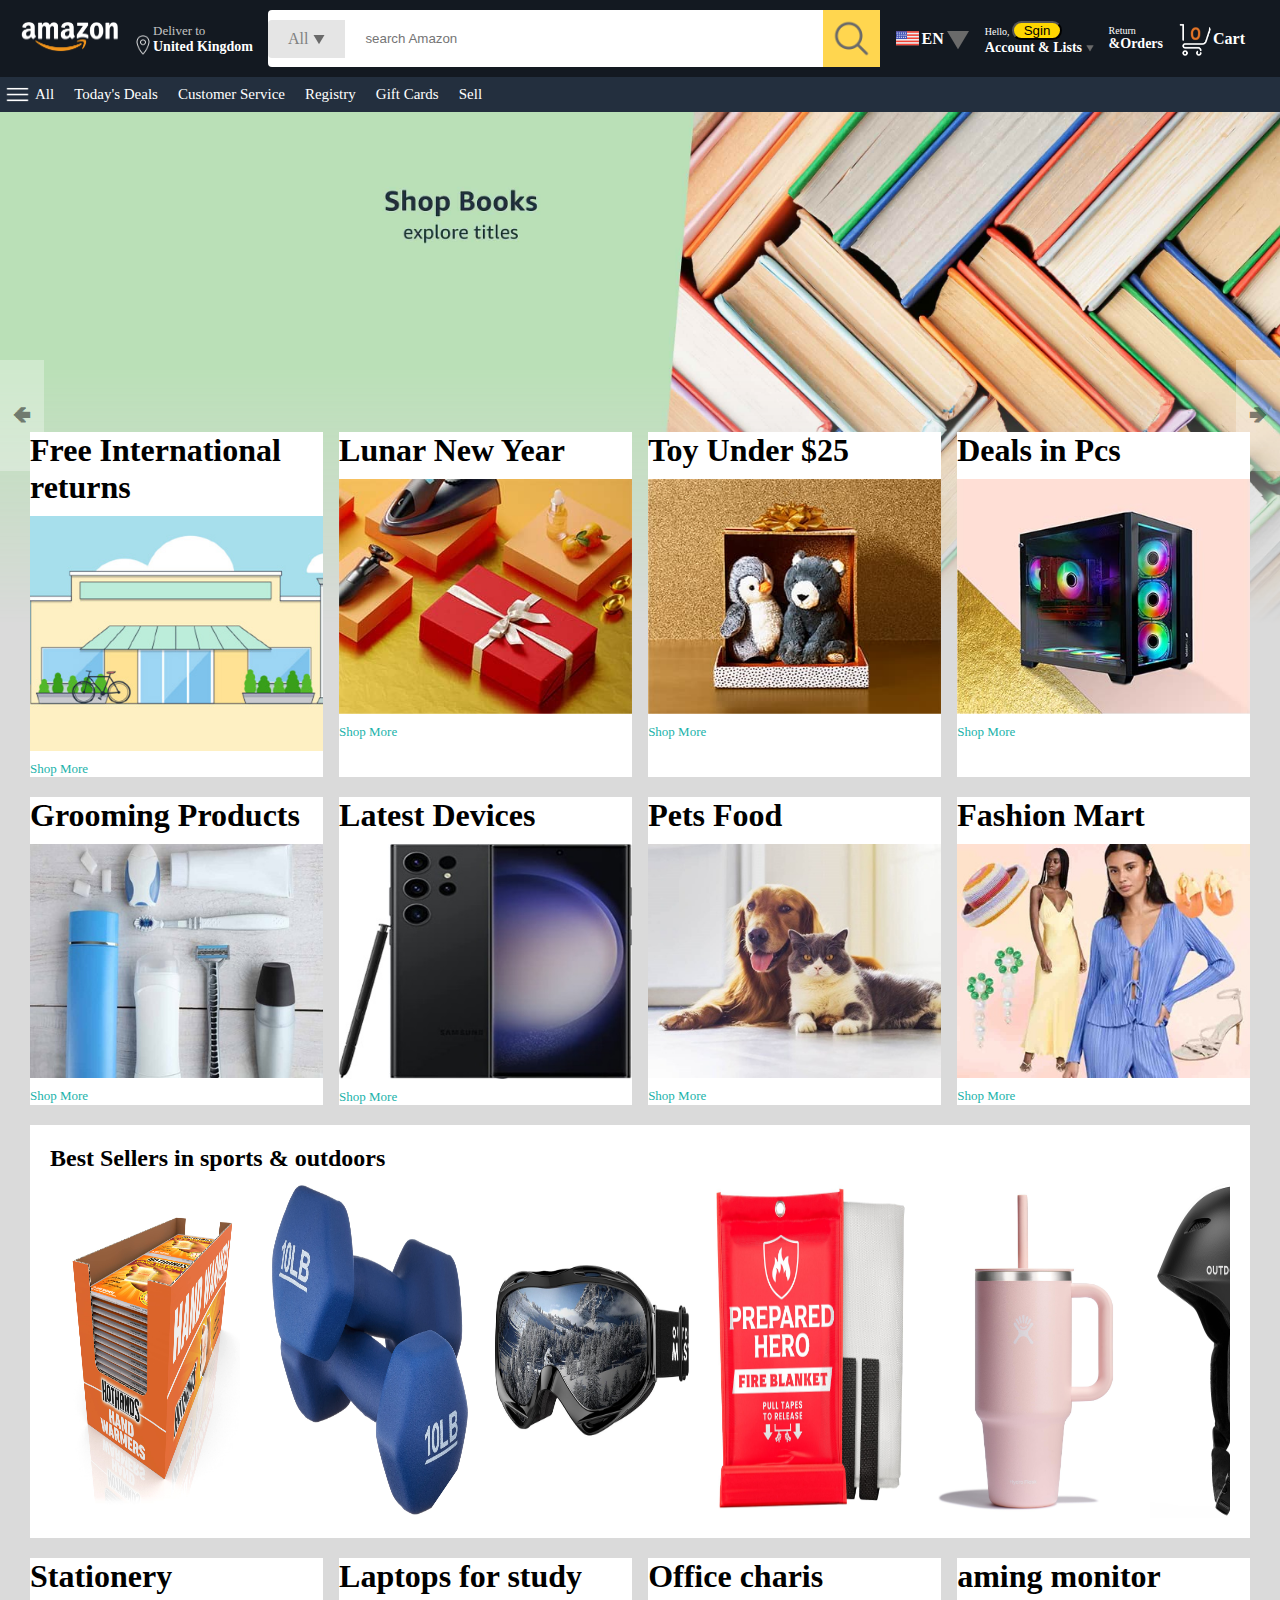
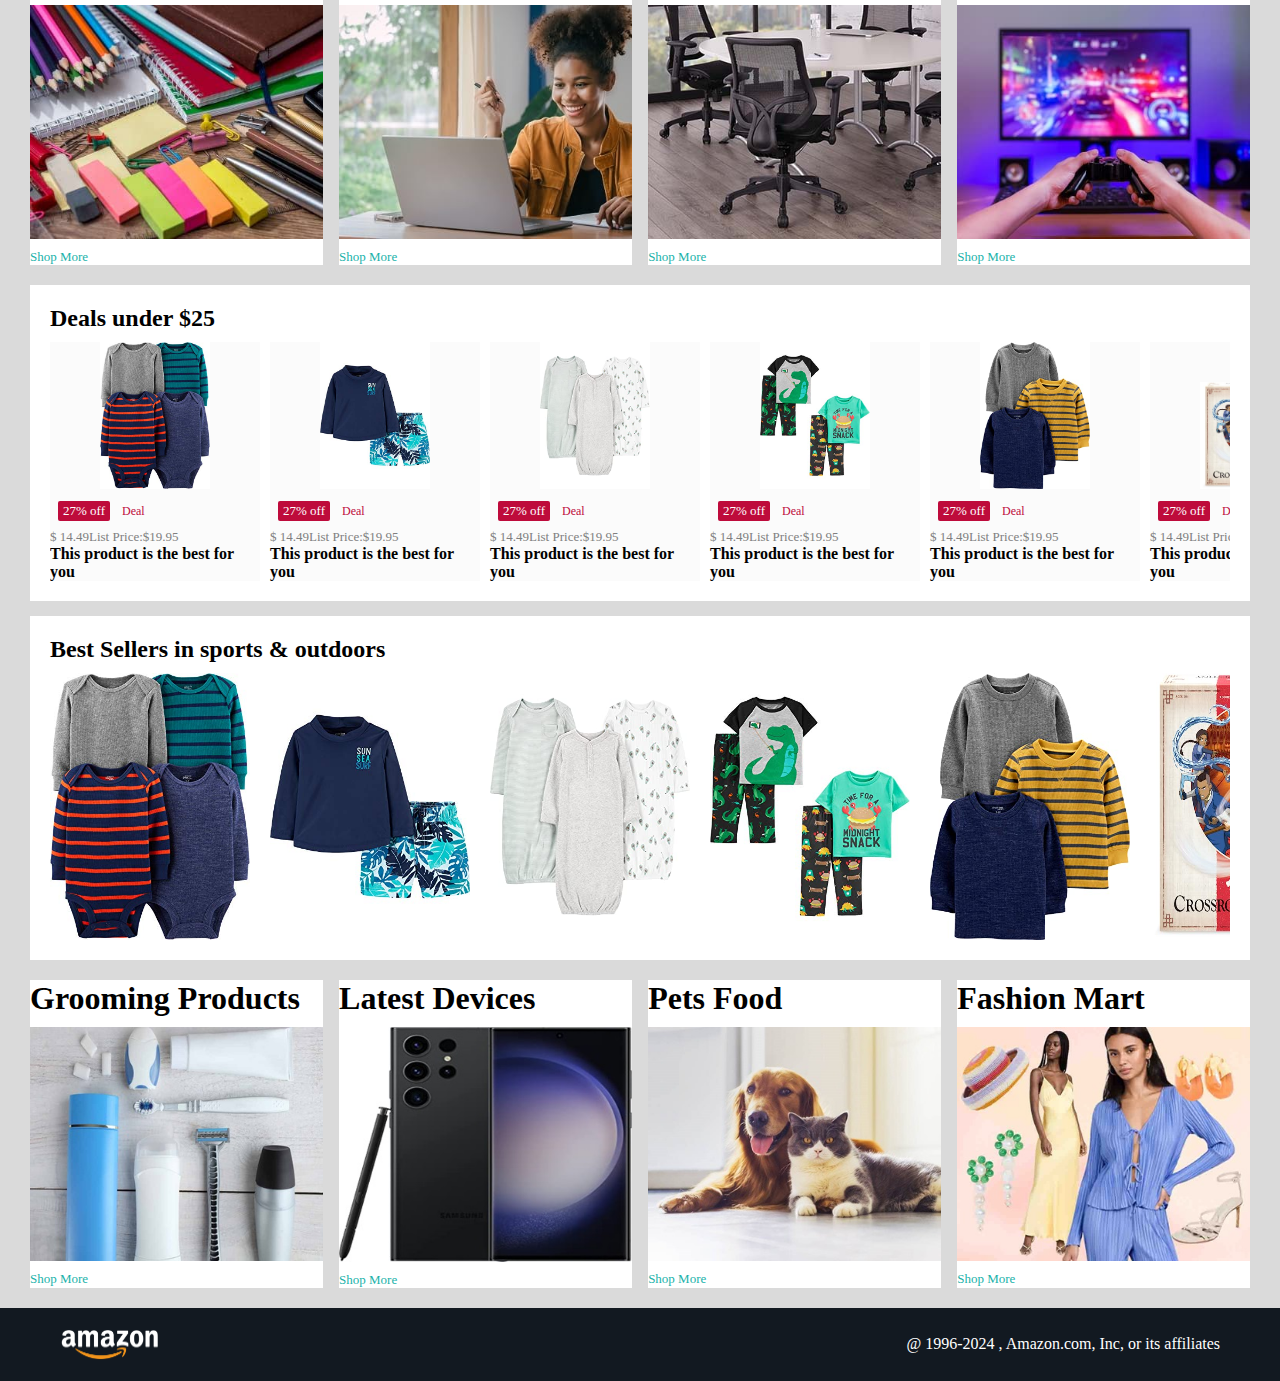
==== index.html @ 70fde46e "Update and rename Amazon.html to index.html" ====
<!DOCTYPE html>
<html lang="en">
<head>
    <meta charset="UTF-8">
    <meta name="viewport" content="width=device-width, initial-scale=1.0">
    <link rel="stylesheet" href="amazon.css">
    <title>Amazon Clone by GreatStack</title>

</head>
<body>
    <nav>
        <a href="/">
        <img src="amazon_logo.png" alt="Amazon Logo" width="100">
    </a>
    <div class="nav-country">
        <img src="location_icon.png" height="20" alt="">
        <div>
            <p>Deliver to</p>
            <h1>United Kingdom</h1>
        </div>
    </div>
    <div class="nav-search">
        <div class="nav-search-gategory">
            <p>All</p>
            <img src="dropdown_icon.png" alt="" height="12">
        </div>

        <input type="text" name="" class="nav-search-input" placeholder="search Amazon">
        <img src="search_icon.png" alt="" class="nav-search-icon">
    </div>
    <div class="nav-language">
        <img src="us_flag.png" width="25px" alt="">
        <p>EN</p>
        <img src="dropdown_icon.png" alt="">
    </div>

    <div class="nav-text">
        <p>Hello, <button style="background-color: gold; border-radius: 10px; width: 50px;"><a href="Sign.html">Sgin</a></button></p>
        <h1> Account & Lists <img src="dropdown_icon.png" width="8px" alt=""></h1>
    </div>

  <div class="nav-text">
    <p>Return</p>
    <h1>&Orders</h1>
  </div>
  <a href="" class="nav-cart">
    <img src="cart_icon.png" width="35px" alt="">
    <h4>Cart</h4>
  </a>

    </nav>


    <div class="nav-bottom">
        <div>
            <img src="menu_icon.png" alt="" width="25px">
            <p>
                All
            </p>
        </div>
        <p>Today's Deals</p>
        <p>Customer Service</p>
        <p>Registry</p>
        <p>Gift Cards</p>
        <p>Sell</p>
    </div>

    <div class="header-slider">
        <a href="#" class="control_prev">&#129144</a>
        <a href="#" class="control_next">&#129146</a>
        <ul>
            <img src="header1.jpg" alt="" class="header-img">
            <img src="header2.jpg" alt="" class="header-img">
            <img src="header3.jpg" alt="" class="header-img">
            <img src="header4.jpg" alt="" class="header-img">
            <img src="header5.jpg" alt="" class="header-img">
            <img src="header6.jpg" alt="" class="header-img">
        </ul>
    </div>

<div class="box-row header-box">
    <div class="box-col">
        <h1>Free International returns</h1>
        <img src="box1-1.jpg" alt="">
        <a href="/">Shop More</a>
    </div>
    <div class="box-col">
        <h1>Lunar New Year</h1>
        <img src="box1-2.jpg" alt="">
        <a href="/">Shop More</a>
    </div>
    <div class="box-col">
        <h1>Toy Under $25</h1>
        <img src="box1-3.jpg" alt="">
        <a href="/">Shop More</a>
    </div>
    <div class="box-col">
        <h1>Deals in Pcs</h1>
        <img src="box1-4.jpg" alt="">
        <a href="/">Shop More</a>
    </div>
</div>


<div class="box-row ">
    <div class="box-col">
        <h1>Grooming Products</h1>
        <img src="box2-1.jpg" alt="">
        <a href="/">Shop More</a>
    </div>
    <div class="box-col">
        <h1>Latest Devices</h1>
        <img src="box2-2.jpg" alt="">
        <a href="/">Shop More</a>
    </div>
    <div class="box-col">
        <h1>Pets Food</h1>
        <img src="box2-3.jpg" alt="">
        <a href="/">Shop More</a>
    </div>
    <div class="box-col">
        <h1>Fashion Mart</h1>
        <img src="box2-4.jpg" alt="">
        <a href="/">Shop More</a>
    </div>
</div>


<div class="products-slider">
    <h2>Best Sellers in sports & outdoors</h2>
    <div class="products">
        <img src="product1-1.jpg" alt="">
        <img src="product1-2.jpg" alt="">
        <img src="product1-3.jpg" alt="">
        <img src="product1-4.jpg" alt="">
        <img src="product1-5.jpg" alt="">
        <img src="product1-6.jpg" alt="">
        <img src="product1-7.jpg" alt="">
        <img src="product1-8.jpg" alt="">
        <img src="product1-9.jpg" alt="">
        <img src="product1-10.jpg" alt="">
    </div>
</div>

<div class="box-row ">
    <div class="box-col">
        <h1>Stationery</h1>
        <img src="box3-1.jpg" alt="">
        <a href="/">Shop More</a>
    </div>
    <div class="box-col">
        <h1>Laptops for study</h1>
        <img src="box3-2.jpg" alt="">
        <a href="/">Shop More</a>
    </div>
    <div class="box-col">
        <h1>Office charis</h1>
        <img src="box3-3.jpg" alt="">
        <a href="/">Shop More</a>
    </div>
    <div class="box-col">
        <h1>aming monitor</h1>
        <img src="box3-4.jpg" alt="">
        <a href="/">Shop More</a>
    </div>
</div>

<div class="products-slider-with-price">
    <h2>Deals under $25</h2>
    <div class="products">
        <div class="products-card">
            <div class="product-img-container">
                <img src="product2-1.jpg" alt="">
            </div>
            <div class="product-offer">
                <p>27% off</p> <span>Deal</span>
            </div>
            <p class="product-price">$ <span>14.49</span>List Price:$19.95</p>
            <h4>This product is the best for you</h4>
        </div>
        <div class="products-card">
            <div class="product-img-container">
                <img src="product2-2.jpg" alt="">
            </div>
            <div class="product-offer">
                <p>27% off</p> <span>Deal</span>
            </div>
            <p class="product-price">$ <span>14.49</span>List Price:$19.95</p>
            <h4>This product is the best for you</h4>
        </div>
        <div class="products-card">
            <div class="product-img-container">
                <img src="product2-3.jpg" alt="">
            </div>
            <div class="product-offer">
                <p>27% off</p> <span>Deal</span>
            </div>
            <p class="product-price">$ <span>14.49</span>List Price:$19.95</p>
            <h4>This product is the best for you</h4>
        </div>
        <div class="products-card">
            <div class="product-img-container">
                <img src="product2-4.jpg" alt="">
            </div>
            <div class="product-offer">
                <p>27% off</p> <span>Deal</span>
            </div>
            <p class="product-price">$ <span>14.49</span>List Price:$19.95</p>
            <h4>This product is the best for you</h4>
        </div>
        <div class="products-card">
            <div class="product-img-container">
                <img src="product2-5.jpg" alt="">
            </div>
            <div class="product-offer">
                <p>27% off</p> <span>Deal</span>
            </div>
            <p class="product-price">$ <span>14.49</span>List Price:$19.95</p>
            <h4>This product is the best for you</h4>
        </div>
        <div class="products-card">
            <div class="product-img-container">
                <img src="product2-6.jpg" alt="">
            </div>
            <div class="product-offer">
                <p>27% off</p> <span>Deal</span>
            </div>
            <p class="product-price">$ <span>14.49</span>List Price:$19.95</p>
            <h4>This product is the best for you</h4>
        </div>
        <div class="products-card">
            <div class="product-img-container">
                <img src="product2-7.jpg" alt="">
            </div>
            <div class="product-offer">
                <p>27% off</p> <span>Deal</span>
            </div>
            <p class="product-price">$ <span>14.49</span>List Price:$19.95</p>
            <h4>This product is the best for you</h4>
        </div>
        <div class="products-card">
            <div class="product-img-container">
                <img src="product2-8.jpg" alt="">
            </div>
            <div class="product-offer">
                <p>27% off</p> <span>Deal</span>
            </div>
            <p class="product-price">$ <span>14.49</span>List Price:$19.95</p>
            <h4>This product is the best for you</h4>
        </div>
        <div class="products-card">
            <div class="product-img-container">
                <img src="product2-9.jpg" alt="">
            </div>
            <div class="product-offer">
                <p>27% off</p> <span>Deal</span>
            </div>
            <p class="product-price">$ <span>14.49</span>List Price:$19.95</p>
            <h4>This product is the best for you</h4>
        </div>
        <div class="products-card">
            <div class="product-img-container">
                <img src="product2-10.jpg" alt="">
            </div>
            <div class="product-offer">
                <p>27% off</p> <span>Deal</span>
            </div>
            <p class="product-price">$ <span>14.49</span>List Price:$19.95</p>
            <h4>This product is the best for you</h4>
        </div>
        <div class="products-card">
            <div class="product-img-container">
                <img src="product2-11.jpg" alt="">
            </div>
            <div class="product-offer">
                <p>27% off</p> <span>Deal</span>
            </div>
            <p class="product-price">$ <span>14.49</span>List Price:$19.95</p>
            <h4>This product is the best for you</h4>
        </div>
    </div>
</div>


<div class="products-slider">
    <h2>Best Sellers in sports & outdoors</h2>
    <div class="products">
        <img src="product2-1.jpg" alt="">
        <img src="product2-2.jpg" alt="">
        <img src="product2-3.jpg" alt="">
        <img src="product2-4.jpg" alt="">
        <img src="product2-5.jpg" alt="">
        <img src="product2-6.jpg" alt="">
        <img src="product2-7.jpg" alt="">
        <img src="product2-8.jpg" alt="">
        <img src="product2-9.jpg" alt="">
        <img src="product2-10.jpg" alt="">
    </div>
</div>

<div class="box-row ">
    <div class="box-col">
        <h1>Grooming Products</h1>
        <img src="box2-1.jpg" alt="">
        <a href="/">Shop More</a>
    </div>
    <div class="box-col">
        <h1>Latest Devices</h1>
        <img src="box2-2.jpg" alt="">
        <a href="/">Shop More</a>
    </div>
    <div class="box-col">
        <h1>Pets Food</h1>
        <img src="box2-3.jpg" alt="">
        <a href="/">Shop More</a>
    </div>
    <div class="box-col">
        <h1>Fashion Mart</h1>
        <img src="box2-4.jpg" alt="">
        <a href="/">Shop More</a>
    </div>
</div>

<footer>
    <img src="amazon_logo.png" width="100" alt="">
    <p>@ 1996-2024 , Amazon.com, Inc, or its affiliates</p>
</footer>

    <script src="amazon.js"></script>

</body>
</html>
---- amazon.css ----
*{
    margin: 0;
    padding: 0;
}
body{
    background: #dadada;
}
a{
    text-decoration: none;
    color: inherit;
}
nav{
    display: flex;
    align-items: center;
    justify-content: space-between;
    background: #131921;
    padding: 10px 20px;
    color: #fff;
}
.nav-country{
    display: flex;
    align-items: end;
    margin-left:13px ;
    font-size: 13px;
    color: #c4c4c4;
}
.nav-country h1{
    color: #fff;
    font-size:14px ;
}
.nav-search{
    flex: 1;
    display: flex;
    align-items: center;
    background-color: #fff;
    color: gray;
    max-width: 800px;
    border-radius: 4px;
    margin-left: 15px;
}
   
.nav-search-gategory{
    display: flex;
    align-items: center;
    padding: 10px 20px;
    gap: 5px;
    background-color: #e5e5e5;
    border-radius: 4px 0 0 4px;
}
.nav-search-input{
    border: none;
    outline: none;
    padding-left: 20px;
    width: 100%;
    
}
.nav-search-icon{
    max-width: 41px;
    padding: 8px;
    background:#ffd64f;
    border:0 4px 4px 0
}
.nav-language{
    display: flex;
    align-items: center;
    gap: 2px;
    font-weight: 600;
    margin-left: 15px;
}
.nav-text{
    margin-left: 15px;
}
.nav-text p{
    font-size: 10px;
}
.nav-text h1{
    font-size: 14px;
}
.nav-cart{
   display: flex;
   align-items: center;
   margin: 0px 15px;
}
.nav-bottom{
    display: flex;
    align-items: center;
    gap: 20px;
    padding: 5px 5px;
    background:#232f3e;
    color: #fff;
    font-size: 15px;
}
.nav-bottom div{
    display: flex;
    align-items: center;
    gap: 5px;
    font-weight: 500;
}
.header-slider ul{
    display: flex;
    overflow-y:hidden ;

}
.header-img{
    max-width: 100%;
    mask-image: linear-gradient(to bottom, #000000 50%, transparent 100%);
}
.header-slider a{
    position: absolute;
    top: 40%;

    
    z-index: 1;
    padding: 5vh 1vw;
    background:#ffffff4f;
    color: #0000007b;
    text-decoration: none;
    font-weight: 600;
    font-size: 18px;
    cursor:pointer;
}
.control_next{
    right: 0;
}
.box-row{
    display:flex;
    flex-wrap: wrap;
    row-gap: 20px;
    justify-content: space-between;
    margin: 20px 30px;
}
.box-col{
    display: flex;
    flex-direction: column;
    gap: 10px;
    
    background: #fff;
    max-width: 24%;
    min-height:200px ;
    z-index: 1;
}
.box-col a{
    font-size: 13px;
    color:lightseagreen;
    font-weight: 500;
}
.header-box{
    margin-top: -15vw ;
}
.products-slider{
    background:#fff;
    margin: 0 30px;
    padding: 20px;
    margin-bottom: 15px;

}
.products-slider .products{
    display: flex;
    overflow-x: auto;
    gap: 20px;
    margin-top: 10px;
}
.products-slider .products img{
    max-width: 200px;
    max-height: 200;
}
.products-slider .products::-webkit-scrollbar{
    display: none;
}
.products-slider-with-price{
    background: #fff;
    margin: 0 30px;
    padding: 20px;
    margin-bottom: 15px;

}
.products-slider-with-price .products{
    display: flex;
    overflow-x: auto;
    gap: 10px;
    margin-top: 10px;
}
.products-slider-with-price .products::-webkit-scrollbar{
    display:none ;
}
.products-card{
    display: flex;
    flex-direction: column;
    justify-content: end;
    min-width: 210px;
    background: #fbfbfb;
}
.products-card img{
    width: 110px;
    margin: 0 50px;
}
.product-offer p{
    background-color: #be0b3b;
    color: #fff;
    display: inline-block;
    padding: 2px 5px;
    border-radius: 2px;
    margin: 8px;
    font-size: 13px;
}
.product-offer span{
    color: #be0b3b;
    font-weight: 500;
    font-size: 12px;
}
.product-price{
    color: gray;
    font-size: 13px;
}
.proudcts-card h4{ 
    color: #525252;
    font-size: 15px;
    font-weight: 600;
}
footer{
    display: flex;
    justify-content: space-between;
    align-items: center;
    color: #ffff;
    background: #121921;
    padding: 20px 60px;
}
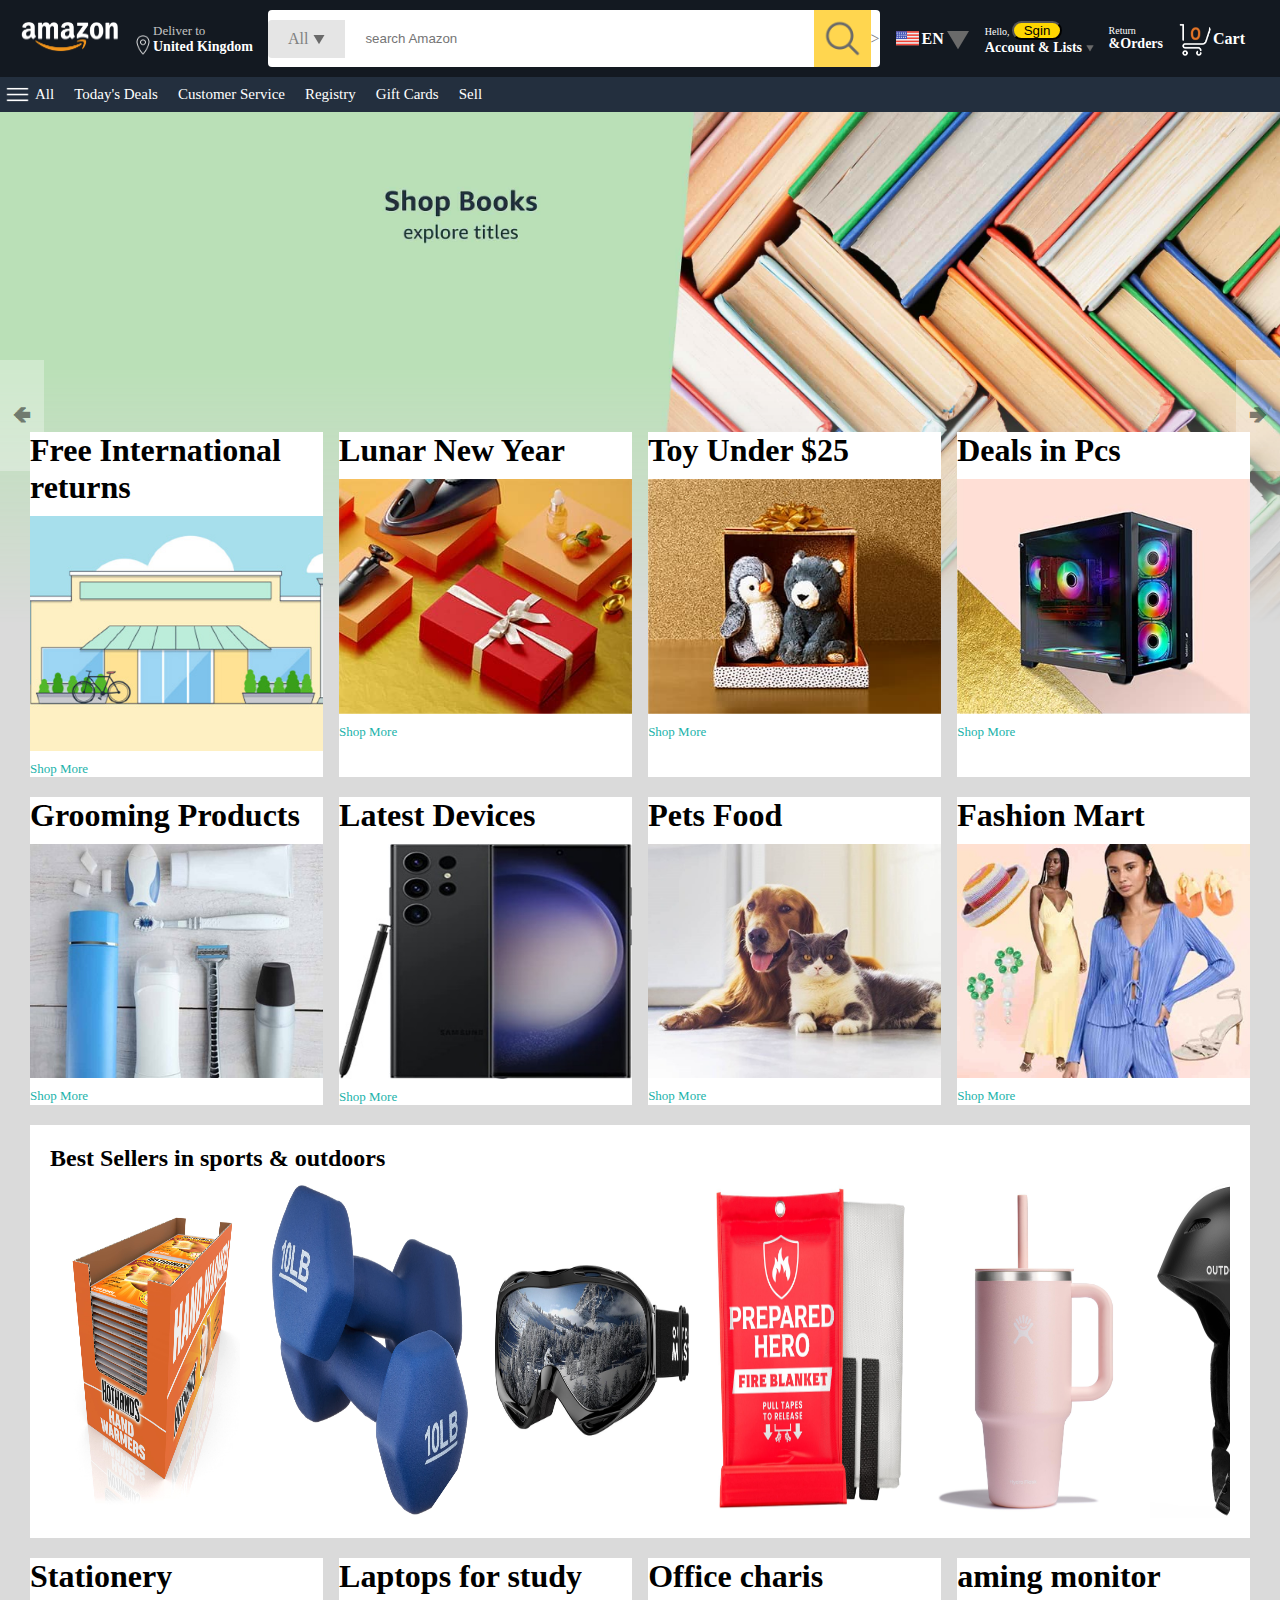
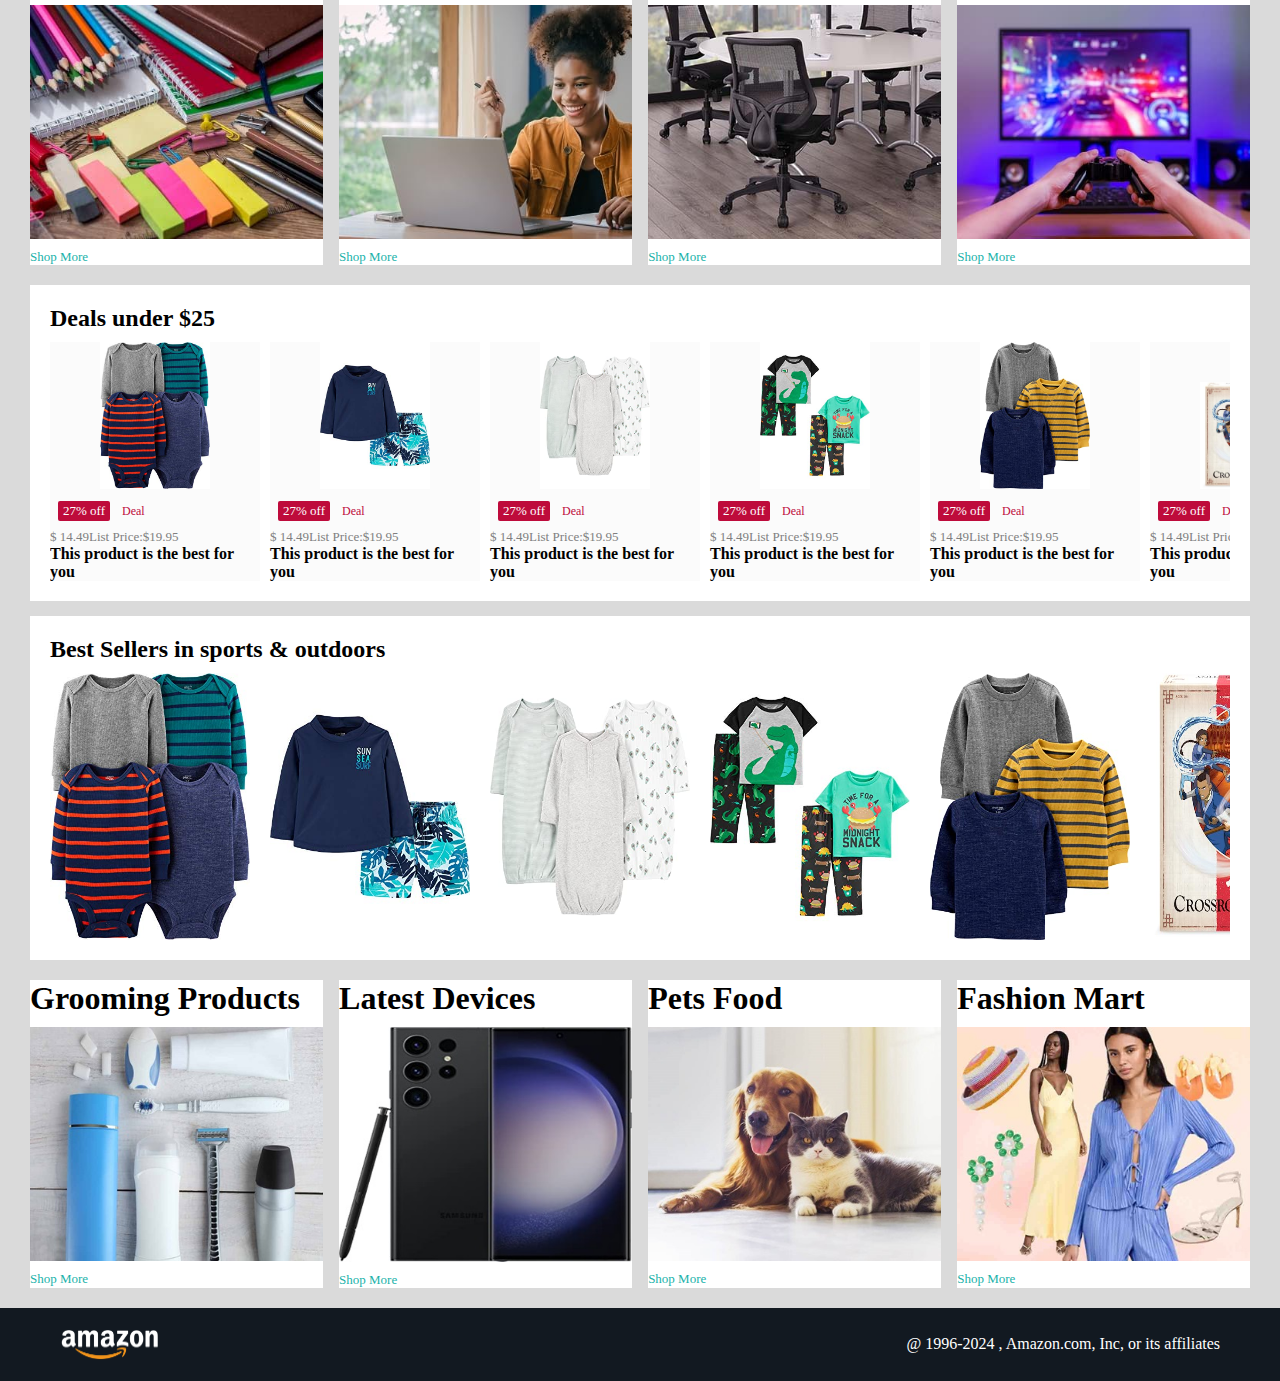
==== commit 6e96e228: "Update index.html" ====
--- a/index.html
+++ b/index.html
@@ -26,7 +26,7 @@
         </div>
 
         <input type="text" name="" class="nav-search-input" placeholder="search Amazon">
-        <img src="search_icon.png" alt="" class="nav-search-icon">
+        <img src="search_icon.png" alt="" class="nav-search-icon"  href="#">>
     </div>
     <div class="nav-language">
         <img src="us_flag.png" width="25px" alt="">
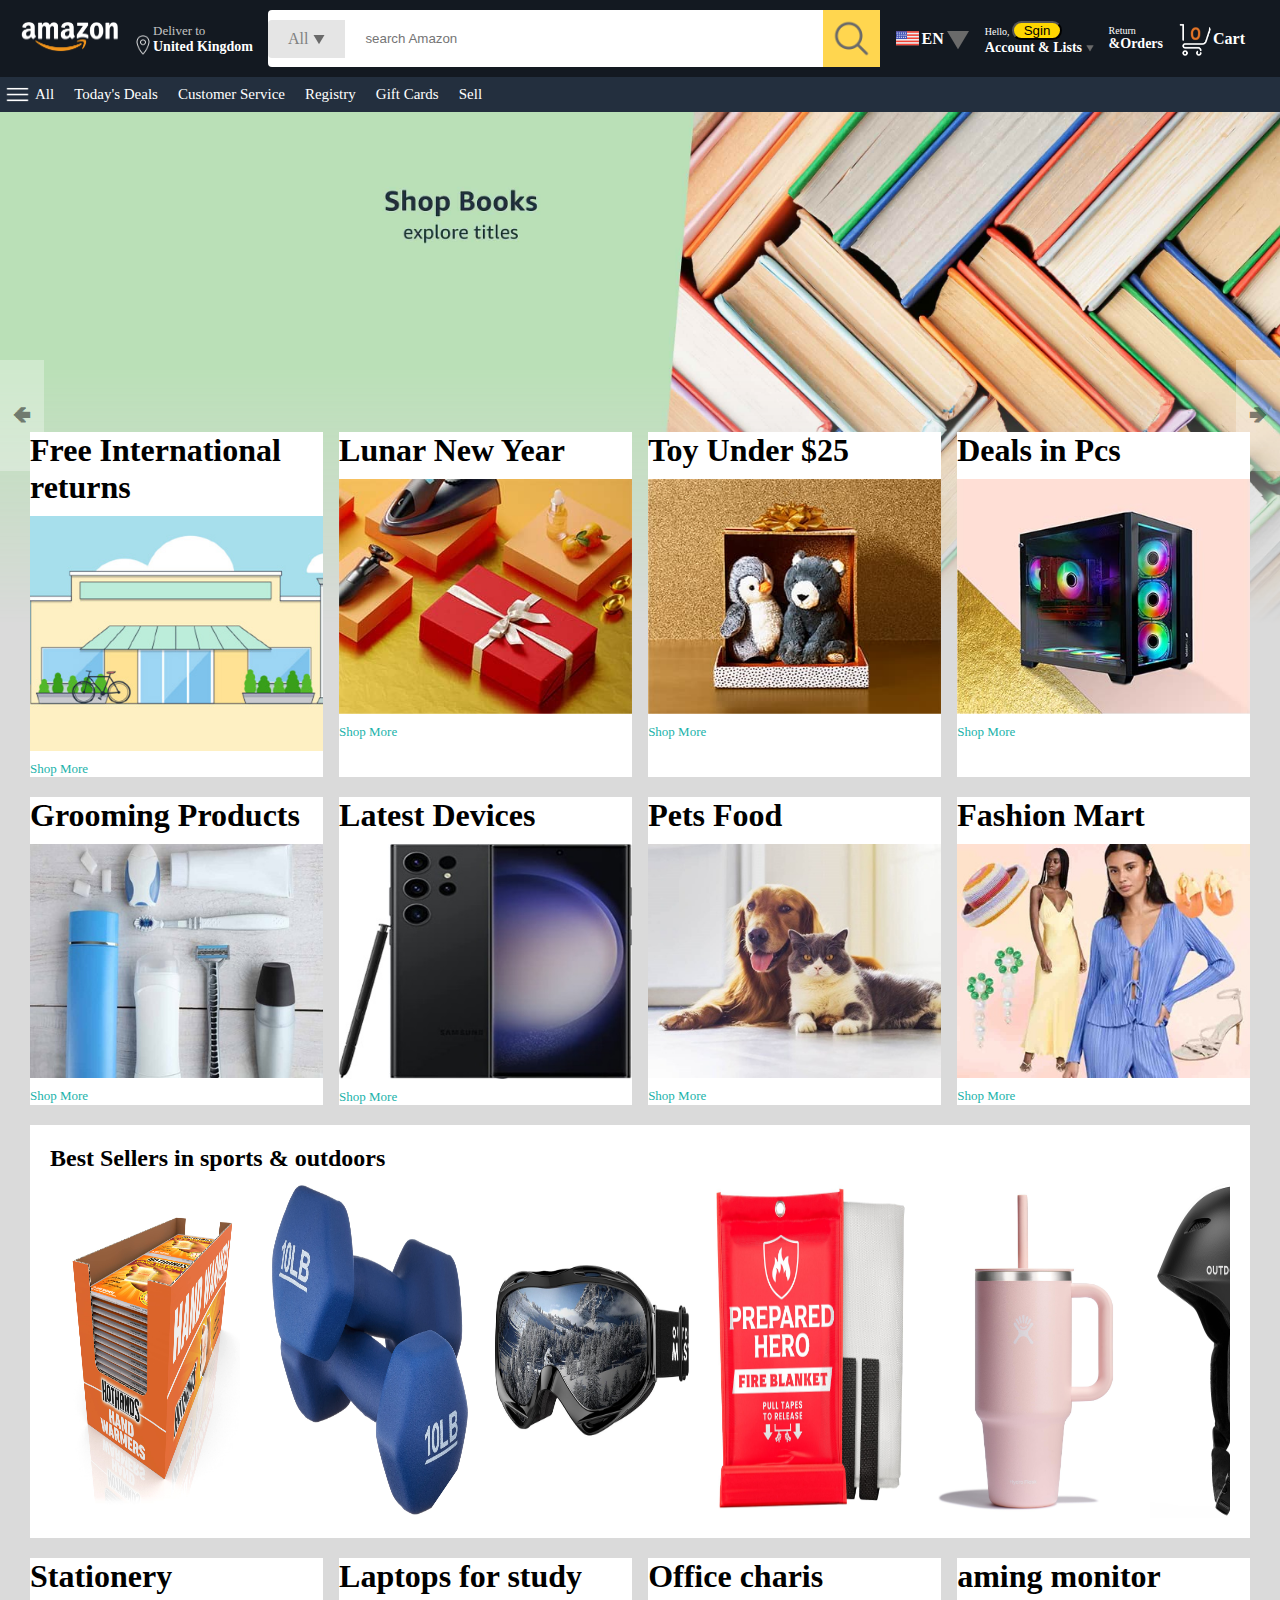
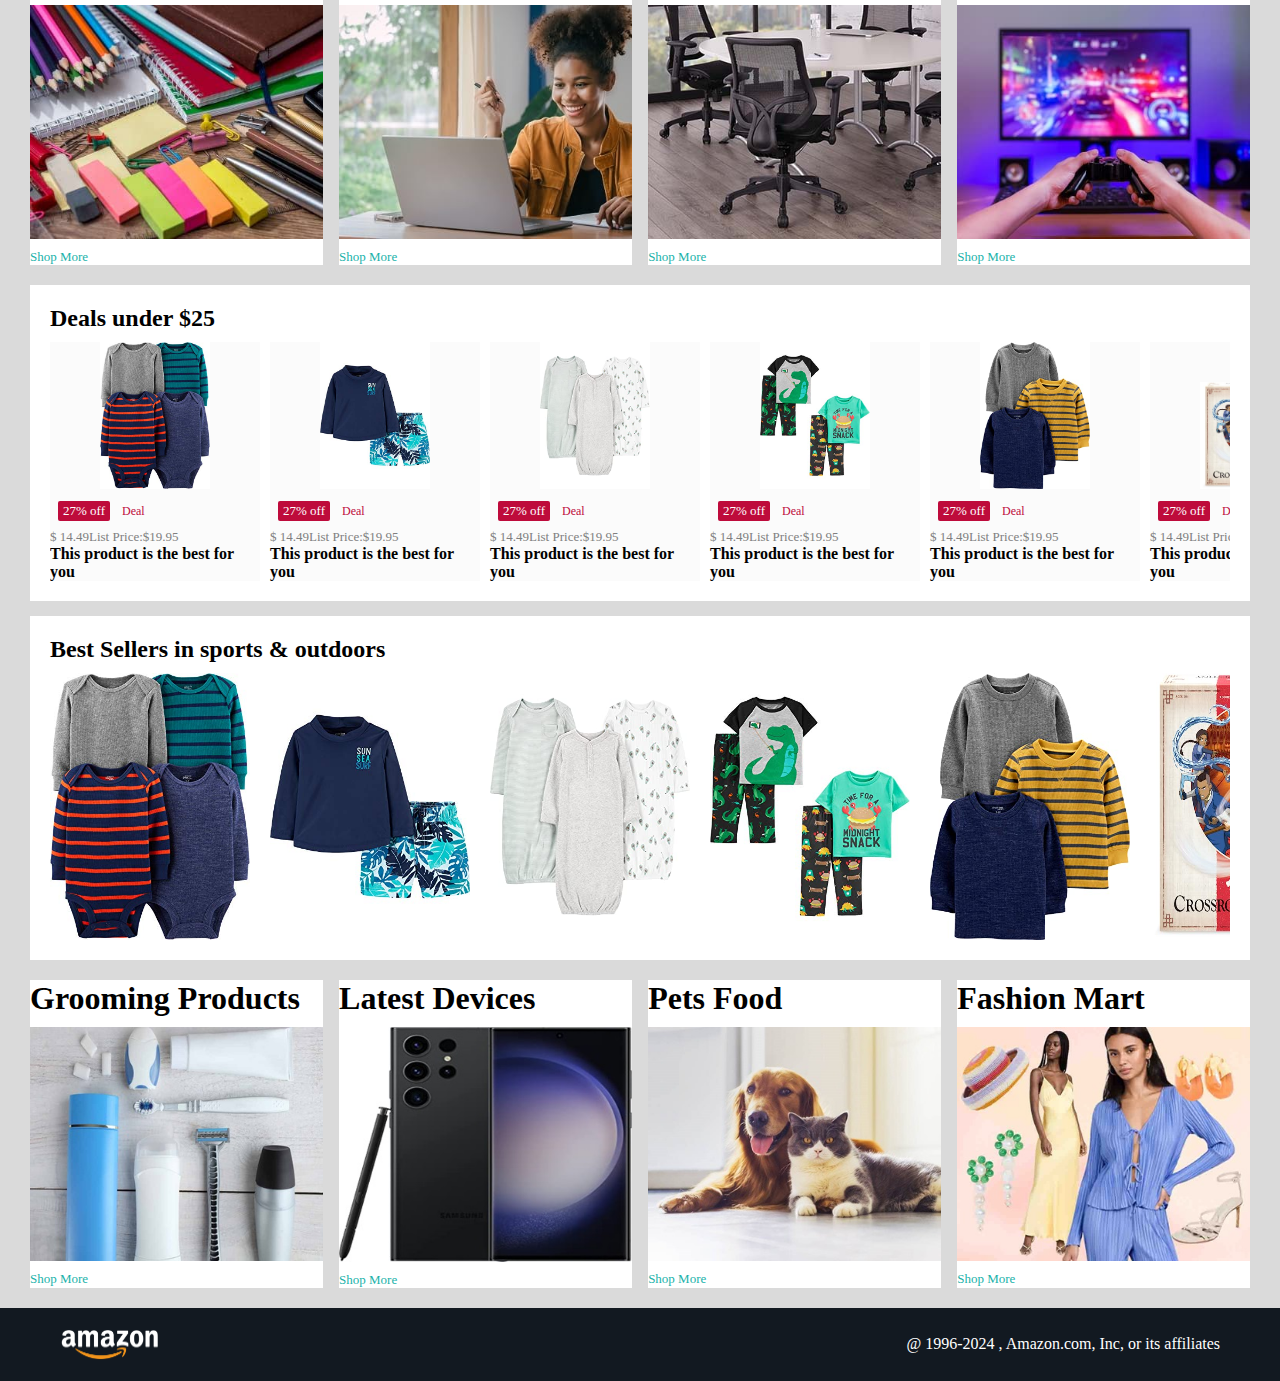
==== commit d99cfe7b: "Update index.html" ====
--- a/index.html
+++ b/index.html
@@ -26,7 +26,7 @@
         </div>
 
         <input type="text" name="" class="nav-search-input" placeholder="search Amazon">
-        <img src="search_icon.png" alt="" class="nav-search-icon"  href="#">>
+        <img src="search_icon.png" alt="" class="nav-search-icon"  href="#">
     </div>
     <div class="nav-language">
         <img src="us_flag.png" width="25px" alt="">
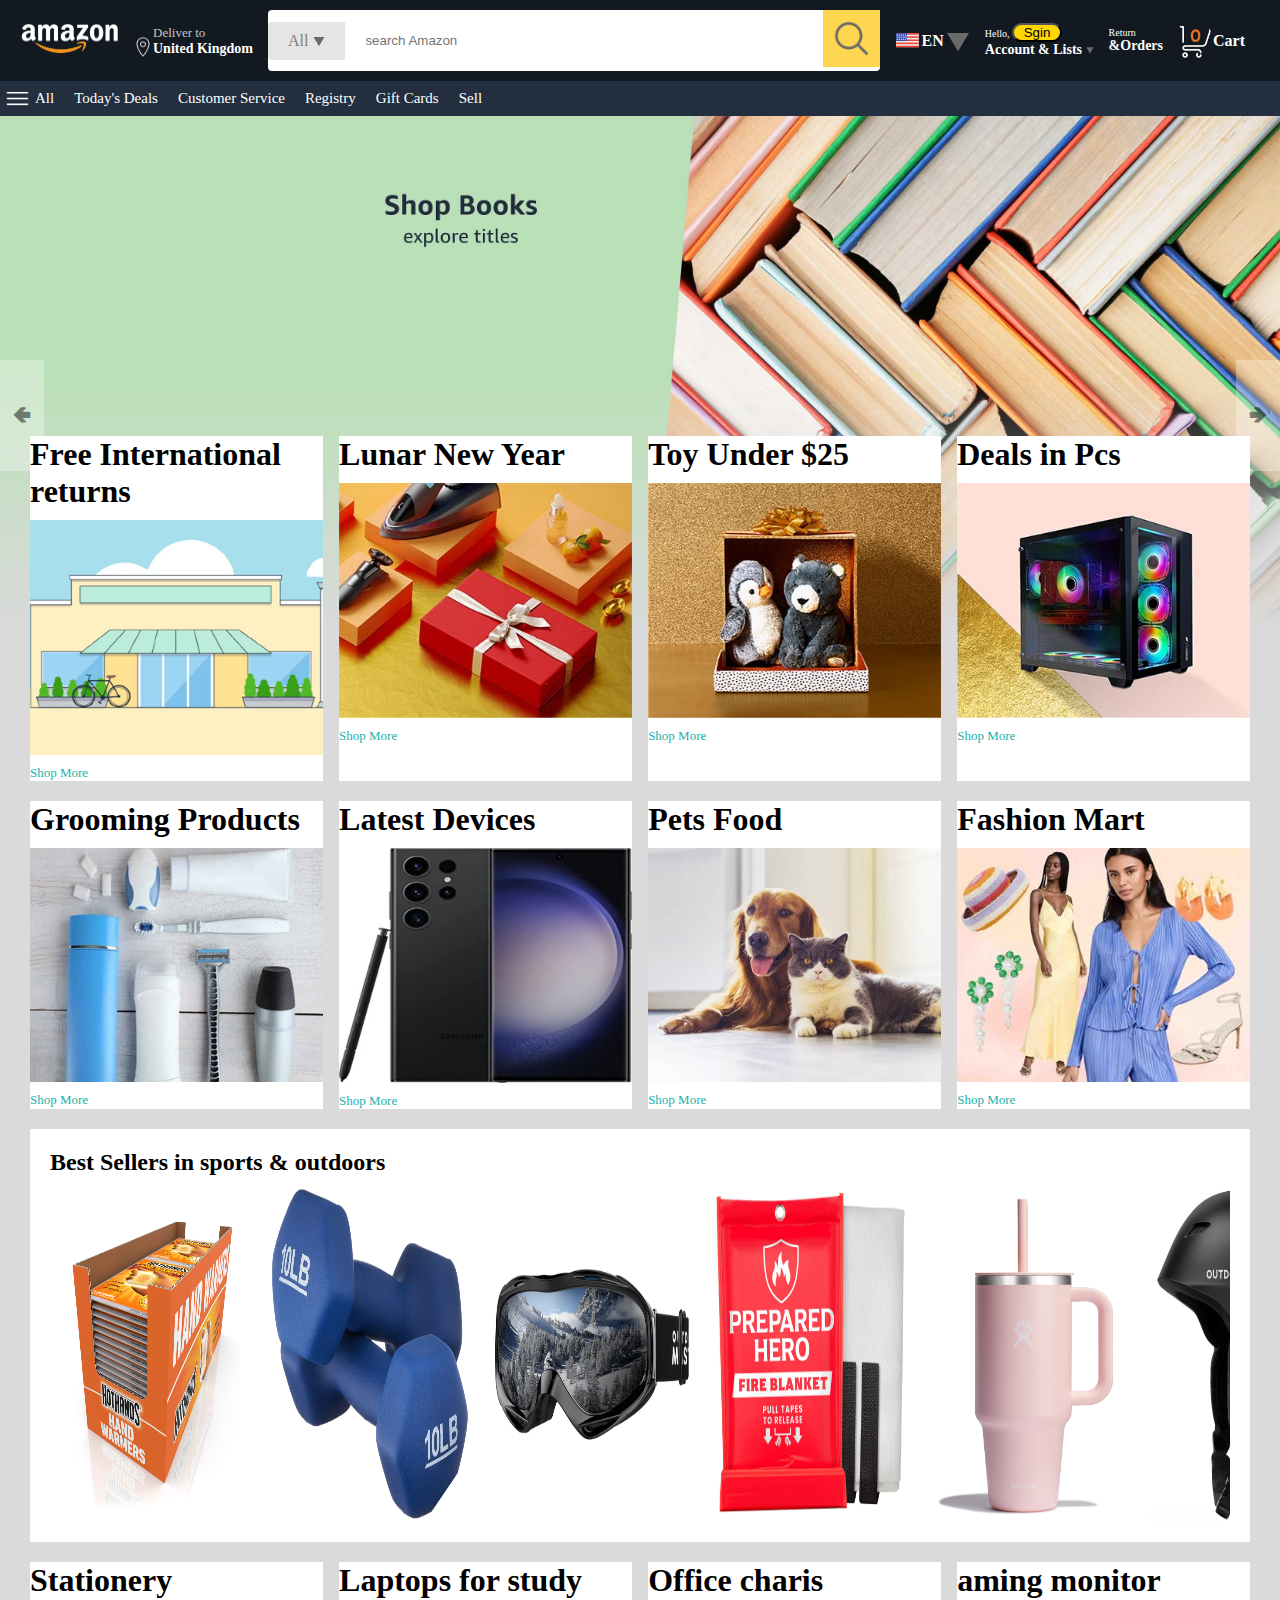
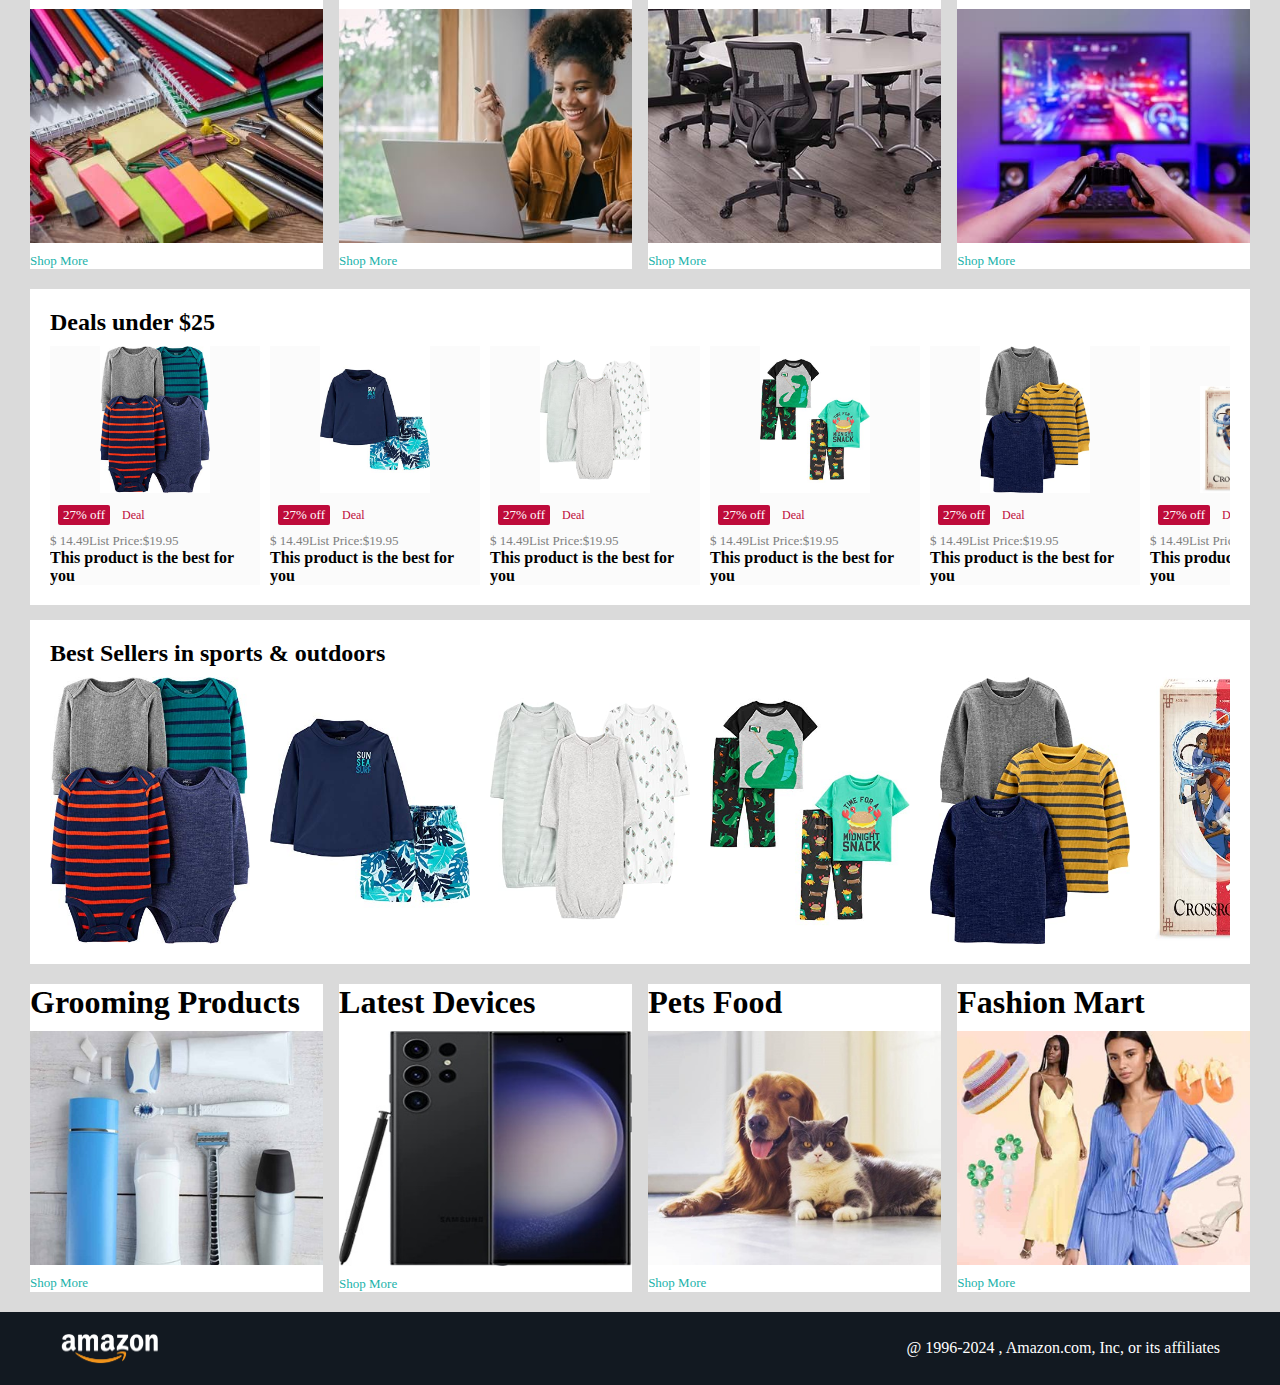
==== commit cfb439de: "Update index.html" ====
--- a/index.html
+++ b/index.html
@@ -26,7 +26,7 @@
         </div>
 
         <input type="text" name="" class="nav-search-input" placeholder="search Amazon">
-        <img src="search_icon.png" alt="" class="nav-search-icon"  href="#">
+       <a href="#"> <img src="search_icon.png" alt="" class="nav-search-icon"  ></a>
     </div>
     <div class="nav-language">
         <img src="us_flag.png" width="25px" alt="">
